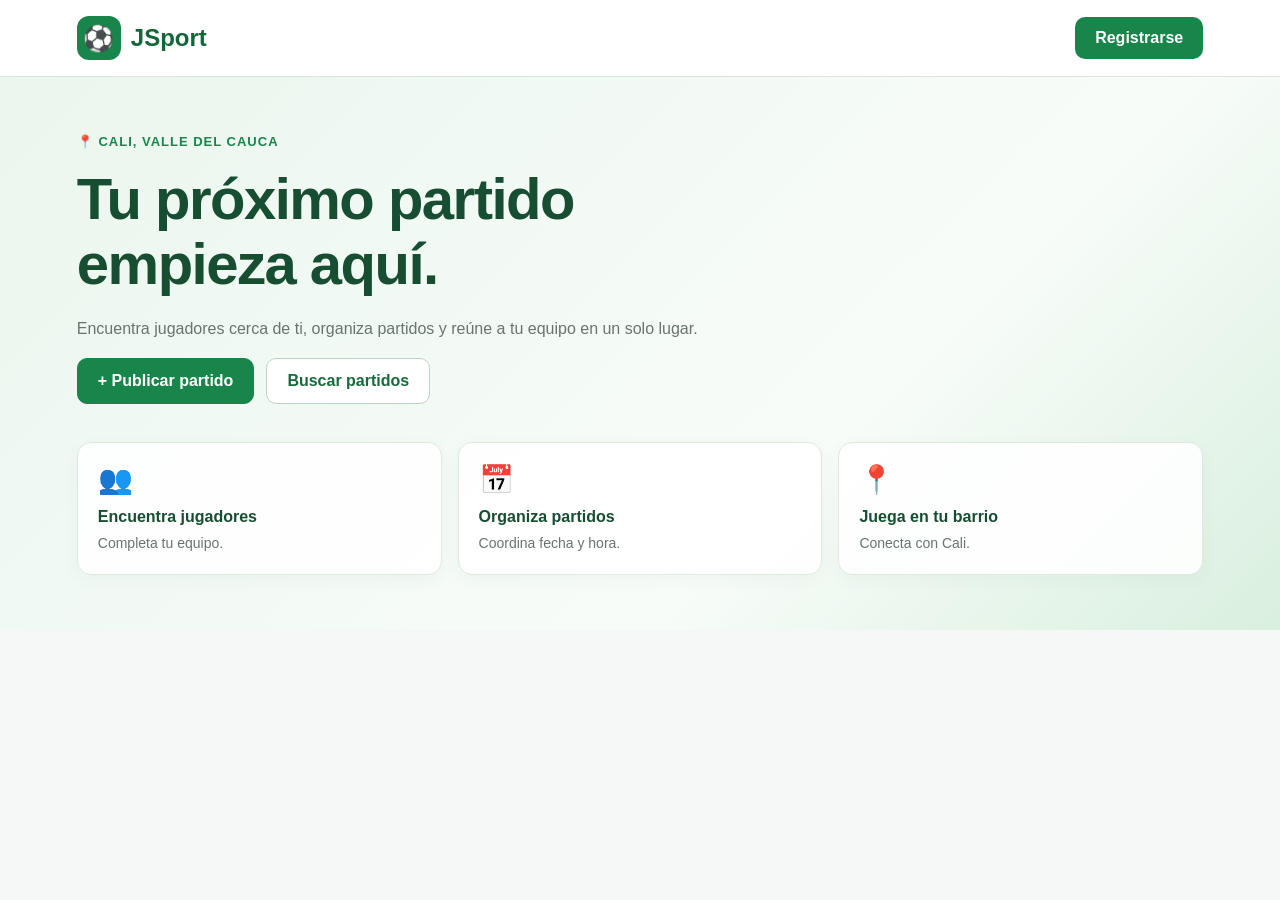
==== index.html @ 1f7be4d5 "Add files via upload" ====
<!DOCTYPE html>
<html lang="es">
 <body>
<head>
    <meta charset="UTF-8">
    <meta name="viewport" content="width=device-width, initial-scale=1.0">
    <title>JSport | encuentra tu equipo</title>
    <link rel="stylesheet" href="style.css">
</head>
<header class="site-header">
  <a href="#" class="brand">
    <span class="brand-logo">⚽</span>
    <span class="brand-name">JSport</span>
  </a>

  <nav class="header-actions">
    <button id="registerBtn" class="btn-register">
      Registrarse
    </button>
  </nav>
</header>
<section class="hero">
    <span class="hero-location">
      📍 CALI, VALLE DEL CAUCA
    </span>

    <h1>Tu próximo partido empieza aquí.</h1>

    <p>
      Encuentra jugadores cerca de ti, organiza partidos
      y reúne a tu equipo en un solo lugar.
    </p>

    <div class="hero-buttons">
      <button type="button" class="btn-primary" data-view="publish">
        + Publicar partido
      </button>

      <button type="button" class="btn-secondary" data-view="home">
        Buscar partidos
      </button>
    </div>

    <div class="hero-features">

      <div class="feature">
        <span>👥</span>
        <h3>Encuentra jugadores</h3>
        <p>Completa tu equipo.</p>
      </div>

      <div class="feature">
        <span>📅</span>
        <h3>Organiza partidos</h3>
        <p>Coordina fecha y hora.</p>
      </div>

      <div class="feature">
        <span>📍</span>
        <h3>Juega en tu barrio</h3>
        <p>Conecta con Cali.</p>
      </div>

    </div>
  </div>
</section>
</body>
</html>
---- style.css ----
/* =================================
   JSport - ESTILOS GENERALES
================================= */

:root {
  --verde: #18864b;
  --verde-oscuro: #126638;
  --verde-claro: #eaf6ee;
  --blanco: #ffffff;
  --fondo: #f5f8f6;
  --texto: #202923;
  --texto-suave: #68756d;
  --borde: #dce6df;
}

* {
  box-sizing: border-box;
}

body {
  margin: 0;
  font-family: Arial, sans-serif;
  background: var(--fondo);
  color: var(--texto);
}

button,
input,
select,
textarea {
  font: inherit;
}

button {
  cursor: pointer;
}

a {
  color: inherit;
  text-decoration: none;
}

/* ENCABEZADO */

.site-header {
  display: flex;
  align-items: center;
  justify-content: space-between;
  gap: 20px;
  padding: 16px 6%;
  background: var(--blanco);
  border-bottom: 1px solid var(--borde);
}

.brand {
  display: flex;
  align-items: center;
  gap: 10px;
}

.brand-logo {
  display: grid;
  place-items: center;
  width: 44px;
  height: 44px;
  background: var(--verde);
  color: var(--blanco);
  border-radius: 12px;
  font-size: 25px;
}

.brand-name {
  color: var(--verde-oscuro);
  font-size: 24px;
  font-weight: 800;
}

.header-actions {
  display: flex;
  align-items: center;
  gap: 12px;
}

.btn-register {
  border: none;
  border-radius: 10px;
  padding: 12px 20px;
  color: var(--blanco);
  background: var(--verde);
  font-weight: bold;
  transition: background 0.2s;
}

.btn-register:hover {
  background: var(--verde-oscuro);
}

/* PRESENTACIÓN */

.hero {
  padding: 48px 6%;
  background: var(--verde-claro);
}

.hero h1 {
  max-width: 700px;
  margin: 0 0 14px;
  font-size: clamp(30px, 5vw, 46px);
  line-height: 1.15;
}

.hero p {
  max-width: 650px;
  color: var(--texto-suave);
  line-height: 1.7;
}

/* NAVEGACIÓN */

.main-nav {
  display: flex;
  flex-wrap: wrap;
  gap: 10px;
  padding: 16px 6%;
  background: var(--blanco);
  border-bottom: 1px solid var(--borde);
}

.main-nav button {
  border: 1px solid var(--borde);
  border-radius: 9px;
  padding: 11px 16px;
  background: var(--blanco);
  color: var(--texto);
}

.main-nav button:hover,
.main-nav button.active {
  background: var(--verde);
  color: var(--blanco);
  border-color: var(--verde);
}

/* CONTENIDO PRINCIPAL */

.page-layout {
  display: grid;
  grid-template-columns: 240px minmax(0, 1fr);
  gap: 24px;
  max-width: 1300px;
  margin: 30px auto;
  padding: 0 24px;
}

.sidebar,
.content-panel,
.post-card,
.chat-card {
  background: var(--blanco);
  border: 1px solid var(--borde);
  border-radius: 14px;
}

.sidebar {
  padding: 20px;
  align-self: start;
}

.content-panel {
  padding: 24px;
  min-width: 0;
}

h2,
h3 {
  margin-top: 0;
}

.muted {
  color: var(--texto-suave);
}

/* FILTROS Y FORMULARIOS */

.filters,
.form-grid {
  display: grid;
  grid-template-columns: repeat(2, minmax(0, 1fr));
  gap: 16px;
  margin: 20px 0;
}

.form-group {
  display: flex;
  flex-direction: column;
  gap: 8px;
}

.form-group label {
  font-weight: 600;
  font-size: 14px;
}

.form-group input,
.form-group select,
.form-group textarea,
.filters select {
  width: 100%;
  min-width: 0;
  padding: 12px;
  border: 1px solid var(--borde);
  border-radius: 9px;
  background: var(--blanco);
  color: var(--texto);
}

.form-group textarea {
  min-height: 110px;
  resize: vertical;
}

.full-width {
  grid-column: 1 / -1;
}

.btn-primary {
  border: none;
  border-radius: 9px;
  padding: 13px 18px;
  background: var(--verde);
  color: var(--blanco);
  font-weight: bold;
}

.btn-primary:hover {
  background: var(--verde-oscuro);
}

/* PUBLICACIONES */

#feedList {
  display: grid;
  gap: 16px;
}

.post-card {
  padding: 20px;
}

.post-card h3 {
  margin-bottom: 10px;
}

.post-meta {
  display: flex;
  flex-wrap: wrap;
  gap: 12px;
  margin: 14px 0;
  color: var(--texto-suave);
  font-size: 14px;
}

.slots {
  display: inline-block;
  padding: 7px 10px;
  border-radius: 8px;
  background: var(--verde-claro);
  color: var(--verde-oscuro);
  font-weight: bold;
  font-size: 14px;
}

.comments {
  margin-top: 18px;
  padding-top: 16px;
  border-top: 1px solid var(--borde);
}

/* CHATS */

#chatList {
  display: grid;
  gap: 14px;
}

.chat-card {
  padding: 18px;
}

/* UTILIDADES */

.hidden {
  display: none !important;
}

.empty-state {
  padding: 30px 16px;
  text-align: center;
  color: var(--texto-suave);
}

/* PIE DE PÁGINA */

footer {
  padding: 28px 6%;
  text-align: center;
  color: var(--texto-suave);
  border-top: 1px solid var(--borde);
  background: var(--blanco);
}

/* DISEÑO PARA CELULARES */

@media (max-width: 760px) {
  .site-header {
    padding: 14px 5%;
  }

  .brand-name {
    font-size: 20px;
  }

  .btn-register {
    padding: 10px 12px;
  }

  .hero {
    padding: 32px 5%;
  }

  .main-nav {
    padding: 14px 5%;
  }

  .page-layout {
    grid-template-columns: 1fr;
    margin: 20px auto;
    padding: 0 16px;
  }

  .filters,
  .form-grid {
    grid-template-columns: 1fr;
  }

  .content-panel {
    padding: 18px;
  }
}
/* ==============================
   PRESENTACIÓN PRINCIPAL
   SERCRIS PLAY
============================== */

.hero {
  padding: 55px 6%;
  background: linear-gradient(
    135deg,
    #eaf6ee 0%,
    #f8fcf9 65%,
    #d9efdf 100%
  );
  overflow: hidden;
}

.hero-content {
  max-width: 1200px;
  margin: 0 auto;
}

.hero-location {
  display: inline-flex;
  align-items: center;
  gap: 8px;
  margin-bottom: 18px;
  color: #18864b;
  font-size: 13px;
  font-weight: 800;
  letter-spacing: 1px;
}

.hero h1 {
  max-width: 720px;
  margin: 0 0 18px;
  color: #174d30;
  font-size: clamp(36px, 5vw, 58px);
  line-height: 1.12;
  letter-spacing: -1.5px;
}

.hero-content > p {
  max-width: 620px;
  margin: 0 0 26px;
  color: #53685a;
  font-size: 17px;
  line-height: 1.8;
}

.hero-buttons {
  display: flex;
  flex-wrap: wrap;
  gap: 12px;
  margin-bottom: 38px;
}

.hero-buttons button {
  min-height: 46px;
  padding: 13px 20px;
  border-radius: 10px;
  font-weight: 700;
  transition: 0.2s ease;
}

.hero-buttons .btn-primary {
  background: #18864b;
  color: #ffffff;
  border: 1px solid #18864b;
}

.hero-buttons .btn-primary:hover {
  background: #126638;
}

.btn-secondary {
  background: #ffffff;
  color: #176b3a;
  border: 1px solid #b9d8c3;
}

.btn-secondary:hover {
  background: #eaf6ee;
}

.hero-features {
  display: grid;
  grid-template-columns: repeat(3, minmax(0, 1fr));
  gap: 16px;
}

.feature {
  padding: 20px;
  background: rgba(255, 255, 255, 0.9);
  border: 1px solid #dcebe0;
  border-radius: 14px;
  box-shadow: 0 5px 18px rgba(24, 85, 47, 0.04);
}

.feature > span {
  font-size: 28px;
}

.feature h3 {
  margin: 12px 0 7px;
  color: #174d30;
  font-size: 16px;
}

.feature p {
  margin: 0;
  color: #68756d;
  font-size: 14px;
  line-height: 1.5;
}

/* PRESENTACIÓN EN CELULARES */

@media (max-width: 760px) {
  .hero {
    padding: 38px 5%;
  }

  .hero h1 {
    font-size: 36px;
    letter-spacing: -0.8px;
  }

  .hero-content > p {
    font-size: 15px;
  }

  .hero-features {
    grid-template-columns: 1fr;
  }

  .feature {
    padding: 16px;
  }
}
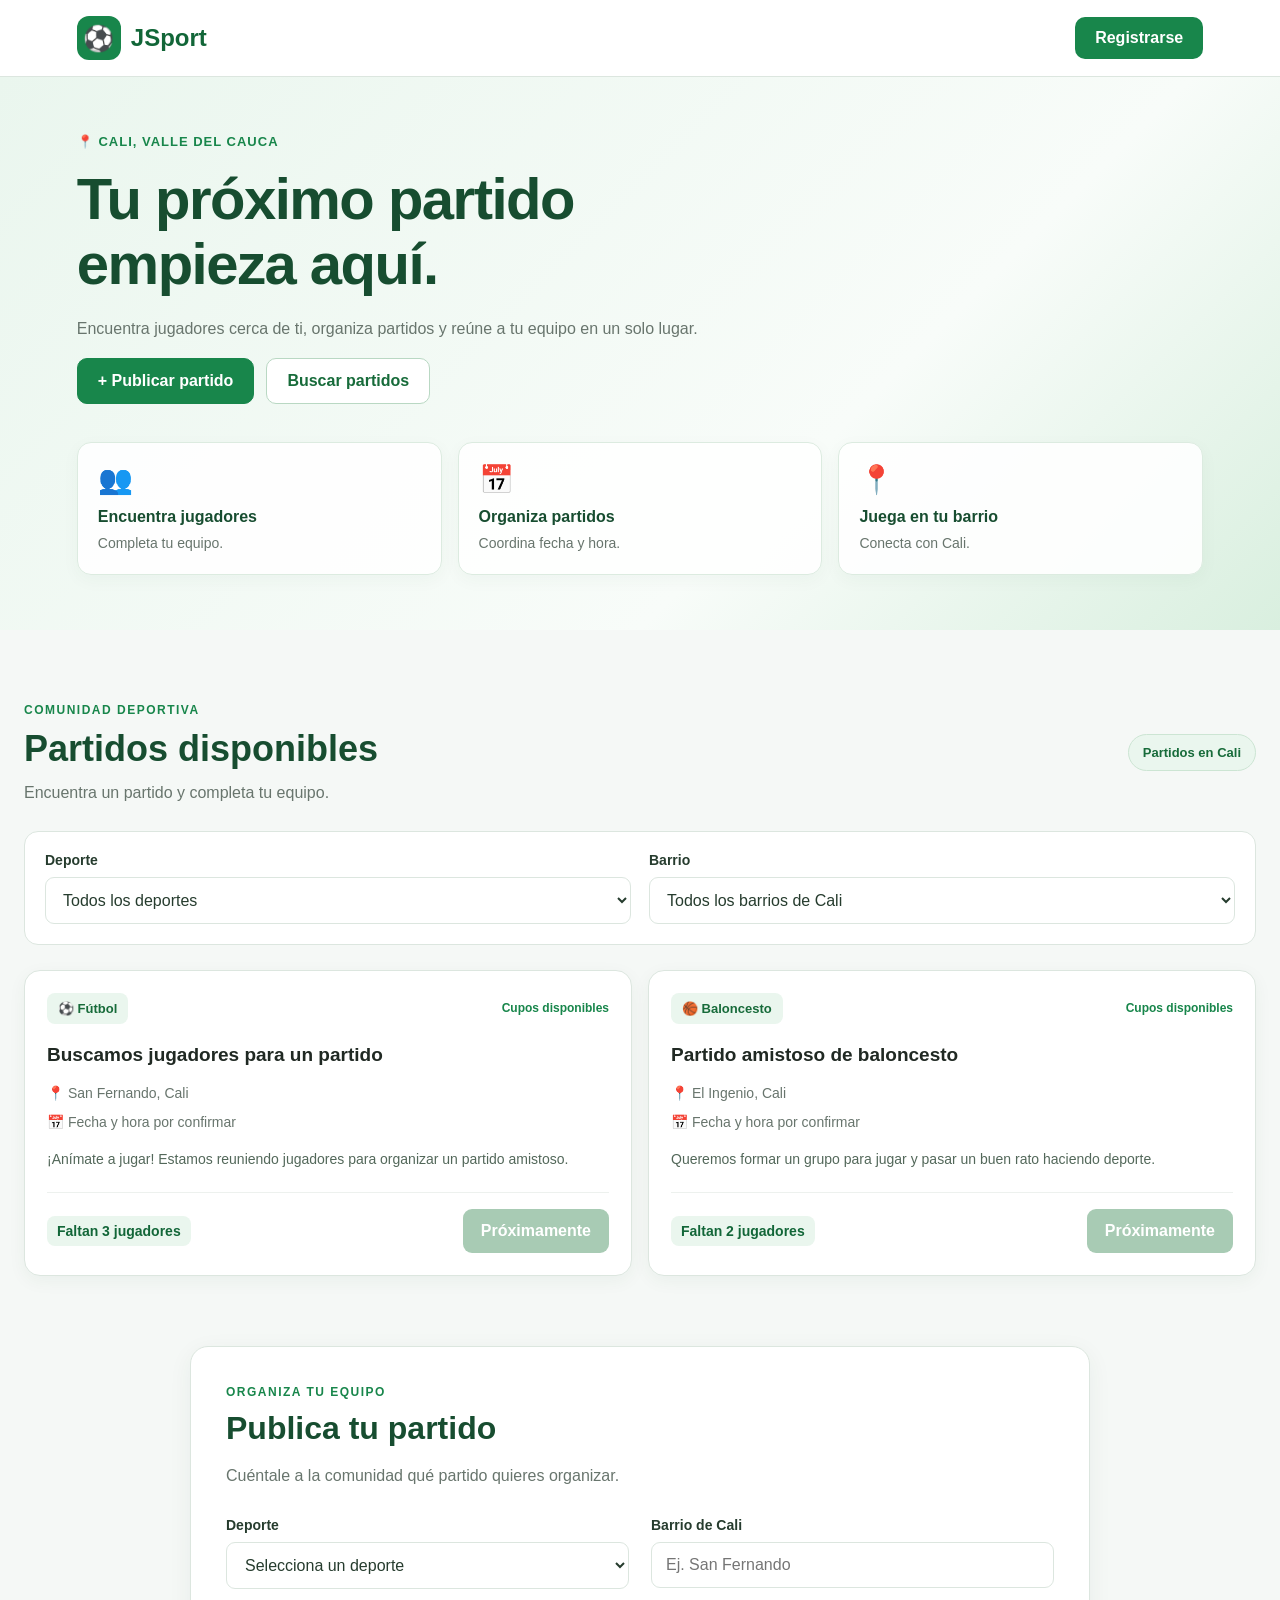
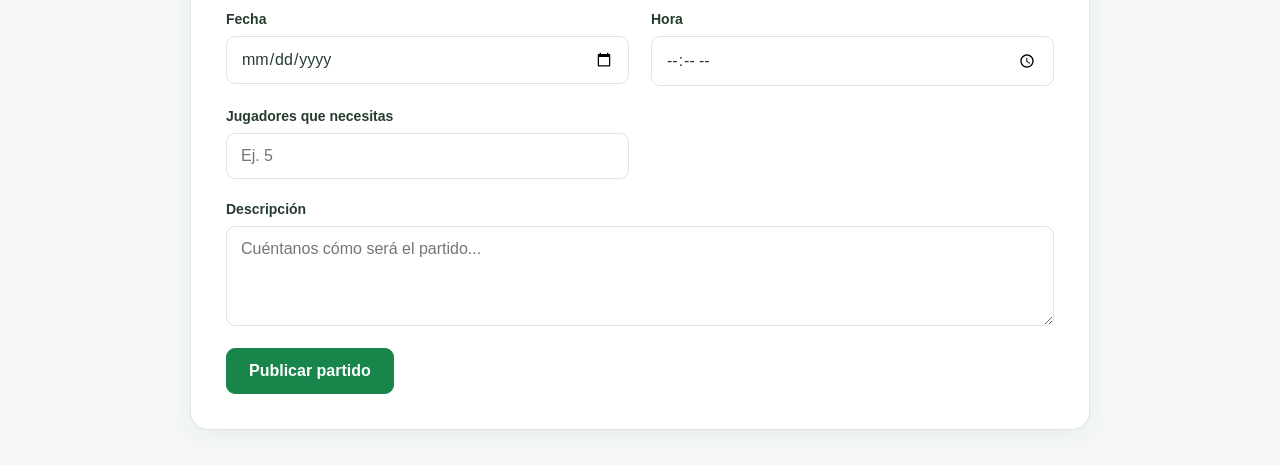
==== commit a6b9b1e1: "Add files via upload" ====
--- a/index.html
+++ b/index.html
@@ -64,5 +64,242 @@
     </div>
   </div>
 </section>
+<! -- fin de presentacion -->
+<!-- SECCIÓN DE PARTIDOS DISPONIBLES -->
+<section class="matches-section" id="homeView">
+
+  <div class="matches-heading">
+    <div>
+      <span class="section-label">COMUNIDAD DEPORTIVA</span>
+      <h2>Partidos disponibles</h2>
+      <p>Encuentra un partido y completa tu equipo.</p>
+    </div>
+
+    <span class="matches-count">
+      Partidos en Cali
+    </span>
+  </div>
+
+  <!-- FILTROS -->
+  <div class="match-filters">
+
+    <div class="filter-group">
+      <label for="filterSport">Deporte</label>
+      <select id="filterSport">
+        <option value="">Todos los deportes</option>
+        <option value="Fútbol">Fútbol</option>
+        <option value="Baloncesto">Baloncesto</option>
+        <option value="Voleibol">Voleibol</option>
+        <option value="Microfútbol">Microfútbol</option>
+        <option value="Otro">Otro</option>
+      </select>
+    </div>
+
+    <div class="filter-group">
+      <label for="filterNeighborhood">Barrio</label>
+      <select id="filterNeighborhood">
+        <option value="">Todos los barrios de Cali</option>
+        <option value="San Fernando">San Fernando</option>
+        <option value="El Ingenio">El Ingenio</option>
+        <option value="Ciudad Jardín">Ciudad Jardín</option>
+        <option value="Siloé">Siloé</option>
+        <option value="San Antonio">San Antonio</option>
+        <option value="Otro">Otro</option>
+      </select>
+    </div>
+
+  </div>
+
+  <!-- LISTA DE PARTIDOS -->
+  <div id="feedList" class="matches-grid">
+
+    <article class="match-card">
+      <div class="match-card-top">
+        <span class="sport-tag">⚽ Fútbol</span>
+        <span class="available-tag">Cupos disponibles</span>
+      </div>
+
+      <h3>Buscamos jugadores para un partido</h3>
+
+      <div class="match-details">
+        <p>📍 San Fernando, Cali</p>
+        <p>📅 Fecha y hora por confirmar</p>
+      </div>
+
+      <p class="match-description">
+        ¡Anímate a jugar! Estamos reuniendo jugadores
+        para organizar un partido amistoso.
+      </p>
+
+      <div class="match-card-bottom">
+        <span class="slots">Faltan 3 jugadores</span>
+        <button type="button" class="btn-primary"
+          disabled>
+          Próximamente
+        </button>
+      </div>
+    </article>
+
+    <article class="match-card">
+      <div class="match-card-top">
+        <span class="sport-tag">🏀 Baloncesto</span>
+        <span class="available-tag">Cupos disponibles</span>
+      </div>
+
+      <h3>Partido amistoso de baloncesto</h3>
+
+      <div class="match-details">
+        <p>📍 El Ingenio, Cali</p>
+        <p>📅 Fecha y hora por confirmar</p>
+      </div>
+
+      <p class="match-description">
+        Queremos formar un grupo para jugar
+        y pasar un buen rato haciendo deporte.
+      </p>
+
+      <div class="match-card-bottom">
+        <span class="slots">Faltan 2 jugadores</span>
+        <button type="button" class="btn-primary"
+          disabled>
+          Próximamente
+        </button>
+      </div>
+    </article>
+
+  </div>
+
+</section>
+<!-- FIN DE PARTIDOS DISPONIBLES -->
+ <!-- SECCIÓN PARA PUBLICAR UN PARTIDO -->
+<section class="publish-section" id="publishView">
+  <div class="publish-heading">
+    <span class="section-label">ORGANIZA TU EQUIPO</span>
+    <h2>Publica tu partido</h2>
+    <p>Cuéntale a la comunidad qué partido quieres organizar.</p>
+  </div>
+
+  <form id="publishForm" class="publish-form">
+    <div class="publish-field">
+      <label for="sport">Deporte</label>
+      <select id="sport" name="sport" required>
+        <option value="">Selecciona un deporte</option>
+        <option value="Fútbol">Fútbol</option>
+        <option value="Baloncesto">Baloncesto</option>
+        <option value="Voleibol">Voleibol</option>
+        <option value="Microfútbol">Microfútbol</option>
+        <option value="Otro">Otro</option>
+      </select>
+    </div>
+
+    <div class="publish-field">
+      <label for="neighborhood">Barrio de Cali</label>
+      <input id="neighborhood" name="neighborhood"
+        type="text" placeholder="Ej. San Fernando" required>
+    </div>
+
+    <div class="publish-field">
+      <label for="matchDate">Fecha</label>
+      <input id="matchDate" name="matchDate"
+        type="date" required>
+    </div>
+
+    <div class="publish-field">
+      <label for="matchTime">Hora</label>
+      <input id="matchTime" name="matchTime"
+        type="time" required>
+    </div>
+
+    <div class="publish-field">
+      <label for="playersNeeded">Jugadores que necesitas</label>
+      <input id="playersNeeded" name="playersNeeded"
+        type="number" min="1" max="50"
+        placeholder="Ej. 5" required>
+    </div>
+
+    <div class="publish-field publish-field-full">
+      <label for="matchDescription">Descripción</label>
+      <textarea id="matchDescription" name="matchDescription"
+        rows="4" placeholder="Cuéntanos cómo será el partido..."
+        required></textarea>
+    </div>
+
+    <button type="submit" class="btn-primary">
+      Publicar partido
+    </button>
+  </form>
+</section>
+<!-- FIN DEL FORMULARIO -->
+ <section id="registerView" class="publish-section" hidden>
+  <div class="section-heading">
+    <span class="section-tag">ÚNETE A LA COMUNIDAD</span>
+    <h2>Crea tu cuenta</h2>
+    <p>Encuentra jugadores y organiza partidos en Cali.</p>
+  </div>
+
+  <form id="registerForm" class="publish-form">
+    <div class="form-group">
+      <label for="registerName">Nombre completo</label>
+      <input
+        type="text"
+        id="registerName"
+        name="name"
+        placeholder="Escribe tu nombre"
+        required
+      >
+    </div>
+
+    <div class="form-group">
+      <label for="registerEmail">Correo electrónico</label>
+      <input
+        type="email"
+        id="registerEmail"
+        name="email"
+        placeholder="tucorreo@ejemplo.com"
+        required
+      >
+    </div>
+
+    <div class="form-group">
+      <label for="registerPassword">Contraseña</label>
+      <input
+        type="password"
+        id="registerPassword"
+        name="password"
+        placeholder="Crea una contraseña"
+        minlength="8"
+        required
+      >
+    </div>
+
+    <div class="form-group">
+      <label for="registerSport">Deporte favorito</label>
+      <select id="registerSport" name="sport" required>
+        <option value="">Selecciona un deporte</option>
+        <option value="Fútbol">Fútbol</option>
+        <option value="Microfútbol">Microfútbol</option>
+        <option value="Baloncesto">Baloncesto</option>
+        <option value="Voleibol">Voleibol</option>
+        <option value="Otro">Otro</option>
+      </select>
+    </div>
+
+    <div class="form-group">
+      <label for="registerNeighborhood">Barrio de Cali</label>
+      <input
+        type="text"
+        id="registerNeighborhood"
+        name="neighborhood"
+        placeholder="Ej. San Fernando"
+        required
+      >
+    </div>
+
+    <button type="submit" class="btn-primary">
+      Crear cuenta
+    </button>
+  </form>
+</section>
+ <script src="app.js" defer></script>
 </body>
 </html>
--- a/style.css
+++ b/style.css
@@ -485,4 +485,377 @@
   .feature {
     padding: 16px;
   }
+}
+/* =================================
+   PARTIDOS DISPONIBLES - SERCRIS PLAY
+================================= */
+
+.matches-section {
+  max-width: 1300px;
+  margin: 35px auto;
+  padding: 35px 24px;
+  scroll-margin-top: 25px;
+}
+
+.matches-heading {
+  display: flex;
+  align-items: center;
+  justify-content: space-between;
+  gap: 20px;
+  margin-bottom: 25px;
+}
+
+.section-label {
+  color: #18864b;
+  font-size: 12px;
+  font-weight: 800;
+  letter-spacing: 1.5px;
+}
+
+.matches-heading h2 {
+  margin: 10px 0;
+  color: #174d30;
+  font-size: clamp(26px, 4vw, 36px);
+}
+
+.matches-heading p {
+  margin: 0;
+  color: #68756d;
+  line-height: 1.6;
+}
+
+.matches-count {
+  padding: 10px 14px;
+  background: #eaf6ee;
+  border: 1px solid #cce5d3;
+  border-radius: 20px;
+  color: #176b3a;
+  font-size: 13px;
+  font-weight: 700;
+  white-space: nowrap;
+}
+
+/* FILTROS */
+
+.match-filters {
+  display: grid;
+  grid-template-columns: repeat(2, minmax(0, 1fr));
+  gap: 18px;
+  margin-bottom: 25px;
+  padding: 20px;
+  background: #ffffff;
+  border: 1px solid #dce6df;
+  border-radius: 14px;
+}
+
+.filter-group {
+  display: flex;
+  flex-direction: column;
+  gap: 9px;
+}
+
+.filter-group label {
+  color: #263c2e;
+  font-size: 14px;
+  font-weight: 700;
+}
+
+.filter-group select {
+  width: 100%;
+  padding: 13px;
+  background: #ffffff;
+  color: #263c2e;
+  border: 1px solid #dce6df;
+  border-radius: 9px;
+  outline: none;
+}
+
+.filter-group select:focus {
+  border-color: #18864b;
+  box-shadow: 0 0 0 3px #e0f2e5;
+}
+
+/* DISTRIBUCIÓN DE TARJETAS */
+
+.matches-grid {
+  display: grid;
+  grid-template-columns: repeat(2, minmax(0, 1fr));
+  gap: 20px;
+}
+
+/* TARJETA DE CADA PARTIDO */
+
+.match-card {
+  min-width: 0;
+  padding: 22px;
+  background: #ffffff;
+  border: 1px solid #dce6df;
+  border-radius: 16px;
+  box-shadow: 0 5px 18px rgba(25, 75, 43, 0.05);
+  transition: transform 0.2s ease,
+              box-shadow 0.2s ease;
+}
+
+.match-card:hover {
+  transform: translateY(-3px);
+  box-shadow: 0 10px 24px rgba(25, 75, 43, 0.10);
+}
+
+.match-card-top {
+  display: flex;
+  flex-wrap: wrap;
+  align-items: center;
+  justify-content: space-between;
+  gap: 10px;
+  margin-bottom: 18px;
+}
+
+.sport-tag {
+  padding: 8px 11px;
+  background: #eaf6ee;
+  color: #176b3a;
+  border-radius: 8px;
+  font-size: 13px;
+  font-weight: 700;
+}
+
+.available-tag {
+  color: #18864b;
+  font-size: 12px;
+  font-weight: 700;
+}
+
+.match-card h3 {
+  margin: 0 0 15px;
+  color: #202923;
+  font-size: 19px;
+  line-height: 1.4;
+}
+
+.match-details {
+  display: grid;
+  gap: 8px;
+  margin-bottom: 15px;
+}
+
+.match-details p {
+  margin: 0;
+  color: #68756d;
+  font-size: 14px;
+  line-height: 1.5;
+}
+
+.match-description {
+  color: #53685a;
+  font-size: 14px;
+  line-height: 1.7;
+}
+
+.match-card-bottom {
+  display: flex;
+  flex-wrap: wrap;
+  align-items: center;
+  justify-content: space-between;
+  gap: 12px;
+  margin-top: 20px;
+  padding-top: 16px;
+  border-top: 1px solid #edf1ee;
+}
+
+.match-card-bottom .btn-primary:disabled {
+  background: #a8cbb4;
+  border-color: #a8cbb4;
+  color: #ffffff;
+  cursor: not-allowed;
+  opacity: 1;
+}
+
+/* ADAPTACIÓN A CELULARES */
+
+@media (max-width: 760px) {
+  .matches-section {
+    margin: 20px auto;
+    padding: 25px 16px;
+  }
+
+  .matches-heading {
+    align-items: flex-start;
+    flex-direction: column;
+  }
+
+  .match-filters {
+    grid-template-columns: 1fr;
+    padding: 16px;
+  }
+
+  .matches-grid {
+    grid-template-columns: 1fr;
+  }
+
+  .match-card {
+    padding: 18px;
+ }
+}
+/* FORMULARIO PARA PUBLICAR PARTIDOS */
+.publish-section {
+  max-width: 900px;
+  margin: 35px auto;
+  padding: 35px;
+  background: #ffffff;
+  border: 1px solid #dce6df;
+  border-radius: 18px;
+  box-shadow: 0 6px 24px rgba(25, 75, 43, 0.06);
+  scroll-margin-top: 25px;
+}
+
+.publish-heading {
+  margin-bottom: 28px;
+}
+
+.publish-heading h2 {
+  margin: 10px 0;
+  color: #174d30;
+  font-size: 32px;
+}
+
+.publish-heading p {
+  color: #68756d;
+  line-height: 1.6;
+}
+
+.publish-form {
+  display: grid;
+  grid-template-columns: repeat(2, minmax(0, 1fr));
+  gap: 22px;
+}
+
+.publish-field {
+  display: flex;
+  flex-direction: column;
+  gap: 9px;
+}
+
+.publish-field label {
+  color: #263c2e;
+  font-size: 14px;
+  font-weight: 700;
+}
+
+.publish-field input,
+.publish-field select,
+.publish-field textarea {
+  width: 100%;
+  padding: 13px 14px;
+  background: #ffffff;
+  color: #263c2e;
+  border: 1px solid #dce6df;
+  border-radius: 9px;
+  outline: none;
+}
+
+.publish-field input:focus,
+.publish-field select:focus,
+.publish-field textarea:focus {
+  border-color: #18864b;
+  box-shadow: 0 0 0 3px #e0f2e5;
+}
+
+.publish-field textarea {
+  resize: vertical;
+  font-family: Arial, sans-serif;
+}
+
+.publish-field-full {
+  grid-column: 1 / -1;
+}
+
+.publish-form > .btn-primary {
+  width: fit-content;
+  padding: 13px 22px;
+  background: #18864b;
+  color: #ffffff;
+  border: 1px solid #18864b;
+  border-radius: 9px;
+  font-weight: 700;
+  cursor: pointer;
+  transition: background 0.2s ease;
+}
+
+.publish-form > .btn-primary:hover {
+  background: #126638;
+}
+
+@media (max-width: 600px) {
+  .publish-section {
+    margin: 20px 16px;
+    padding: 22px;
+  }
+
+  .publish-heading h2 {
+    font-size: 26px;
+  }
+
+  .publish-form {
+    grid-template-columns: 1fr;
+    gap: 18px;
+  }
+
+  .publish-field-full {
+    grid-column: auto;
+  }
+}
+/* Sección de registro */
+#registerView {
+  max-width: 650px;
+  margin: 40px auto;
+  padding: 30px;
+  background: #ffffff;
+  border-radius: 18px;
+  box-shadow: 0 8px 25px rgba(0, 0, 0, 0.08);
+}
+
+#registerView[hidden] {
+  display: none !important;
+}
+
+#registerView .section-heading {
+  text-align: center;
+  margin-bottom: 28px;
+}
+
+#registerView .publish-form {
+  display: flex;
+  flex-direction: column;
+  gap: 18px;
+}
+
+#registerView .form-group {
+  display: flex;
+  flex-direction: column;
+  gap: 8px;
+}
+
+#registerView label {
+  font-weight: 600;
+}
+
+#registerView input,
+#registerView select {
+  width: 100%;
+  padding: 12px;
+  border: 1px solid #d5e2d8;
+  border-radius: 9px;
+  font: inherit;
+  box-sizing: border-box;
+}
+
+#registerView input:focus,
+#registerView select:focus {
+  outline: 2px solid #269b59;
+  border-color: #269b59;
+}
+
+#registerView .btn-primary {
+  width: 100%;
+  margin-top: 8px;
 }
